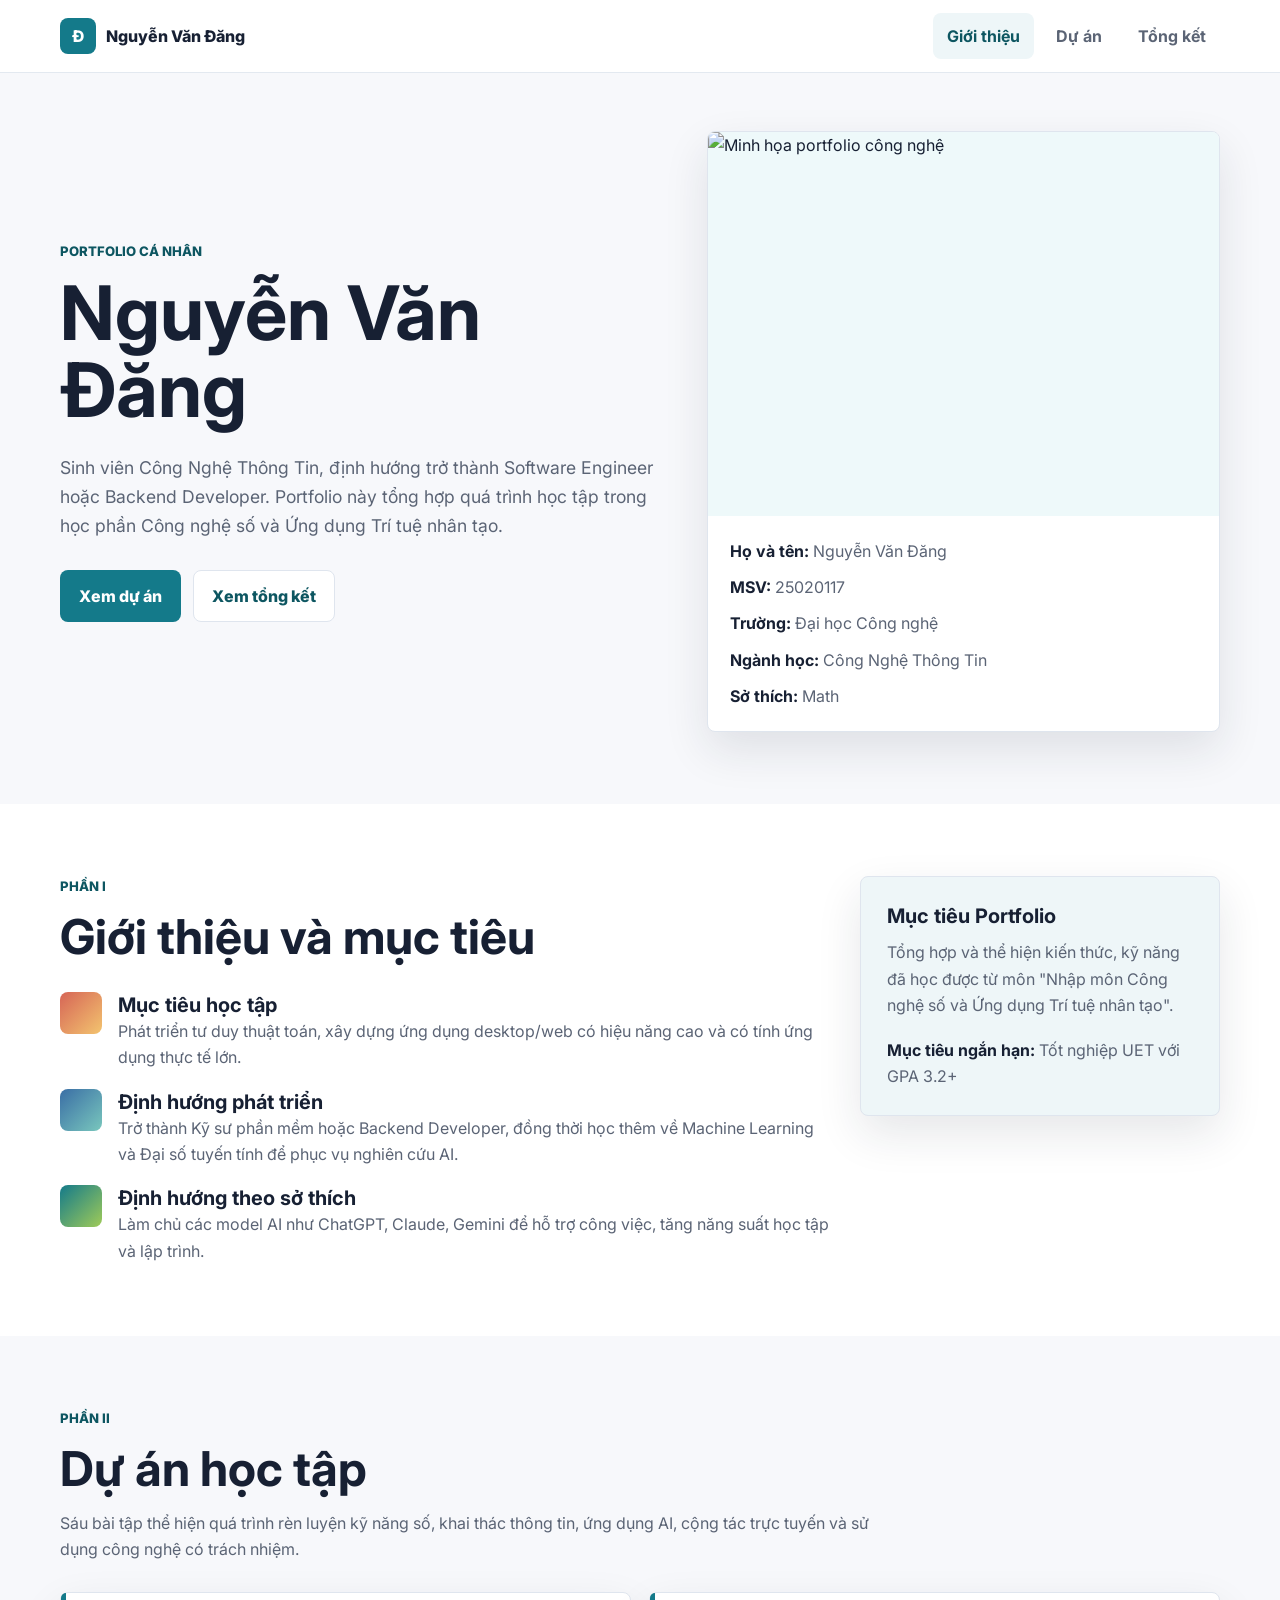
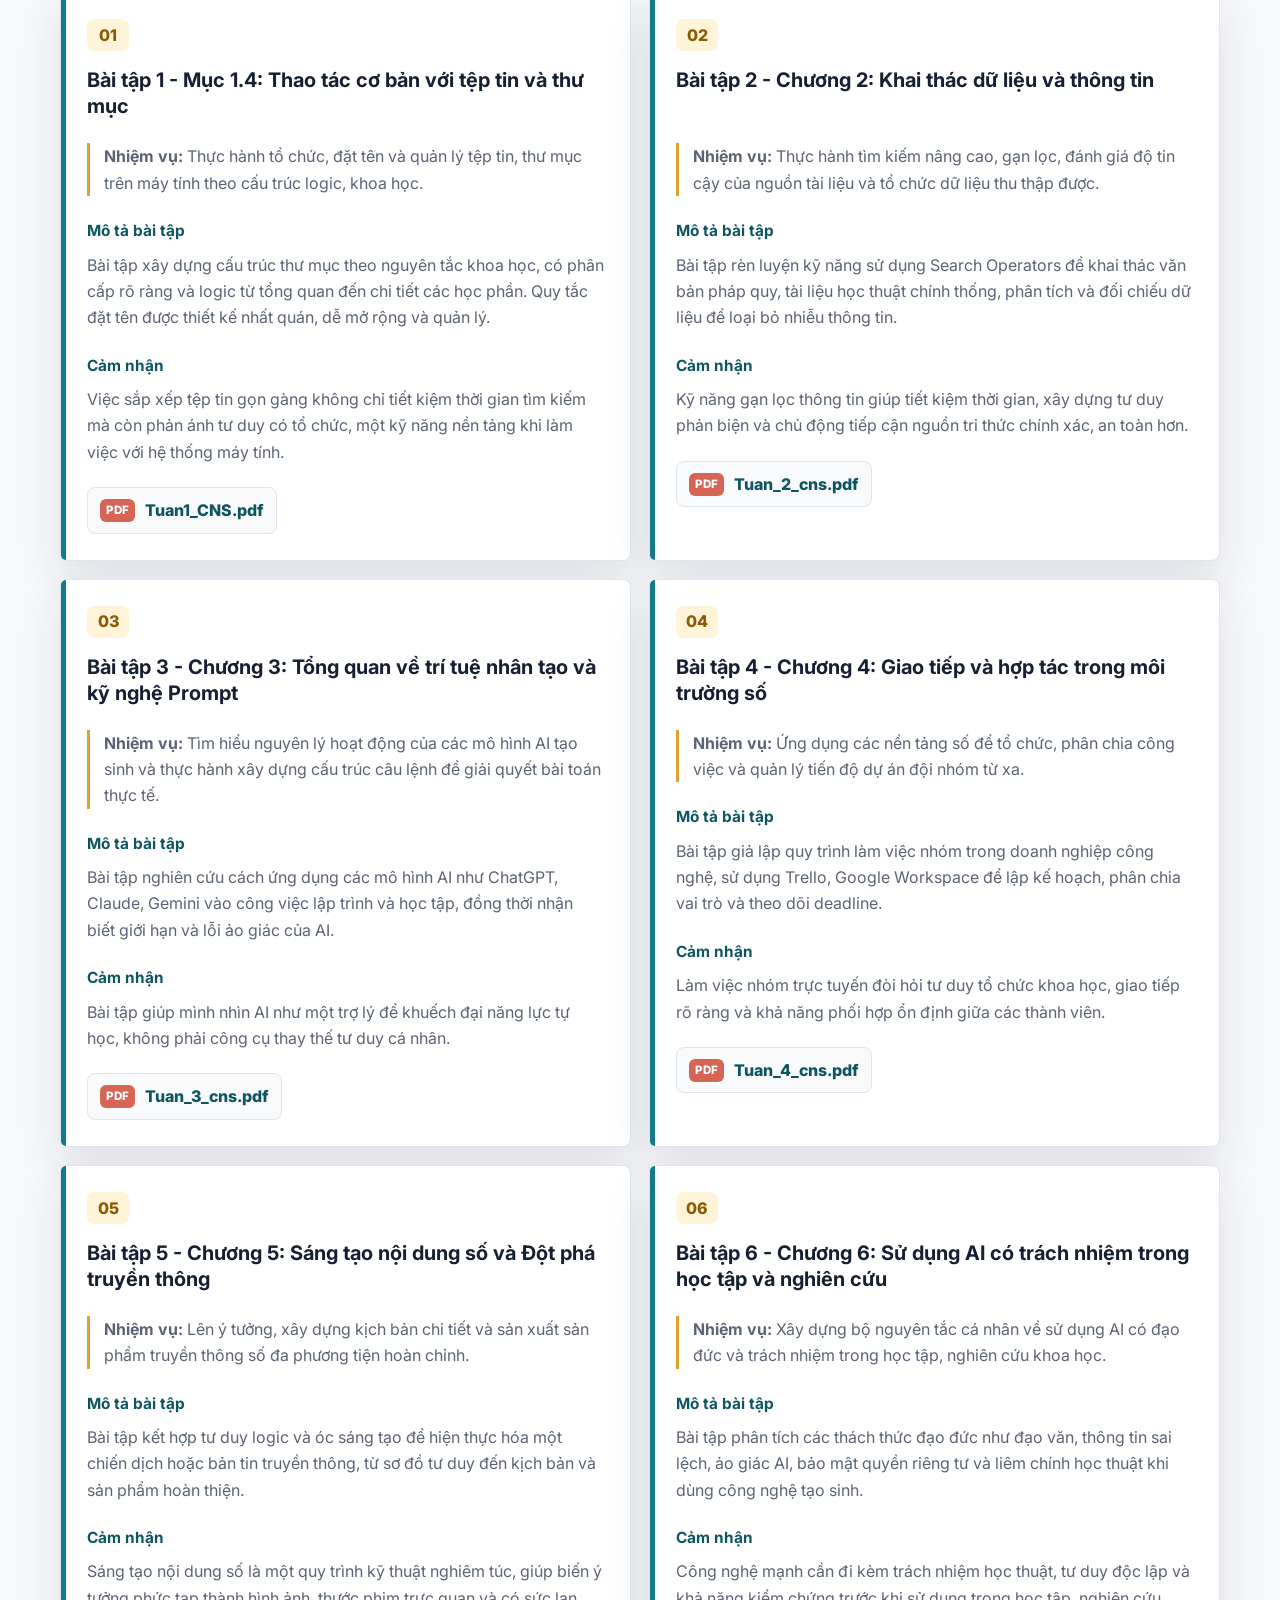
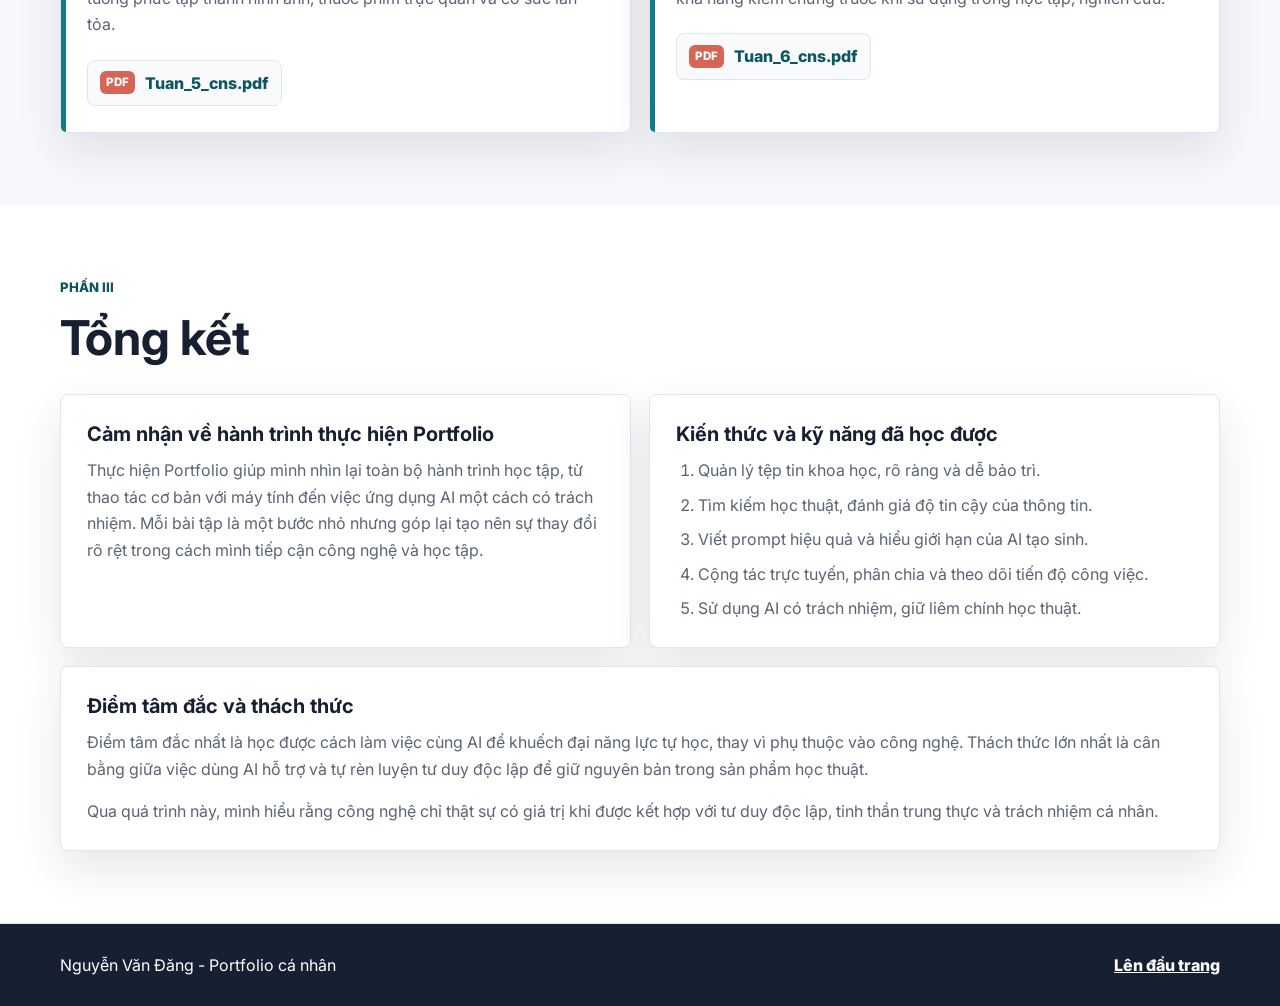
==== index.html @ 07716998 "Add files via upload" ====
﻿<!doctype html>
<html lang="vi">
  <head>
    <meta charset="UTF-8" />
    <meta name="viewport" content="width=device-width, initial-scale=1.0" />
    <meta name="description" content="Portfolio cá nhân của Nguyễn Văn Đăng, sinh viên Công Nghệ Thông Tin." />
    <title>Nguyễn Văn Đăng | Portfolio cá nhân</title>
    <link rel="preconnect" href="https://fonts.googleapis.com" />
    <link rel="preconnect" href="https://fonts.gstatic.com" crossorigin />
    <link href="https://fonts.googleapis.com/css2?family=Inter:wght@400;500;600;700;800&display=swap" rel="stylesheet" />
    <link rel="stylesheet" href="style.css" />
  </head>
  <body>
    <header class="site-header" id="top">
      <nav class="nav" aria-label="Điều hướng chính">
        <a class="brand" href="#top" aria-label="Về đầu trang">
          <span class="brand-mark">Đ</span>
          <span>Nguyễn Văn Đăng</span>
        </a>
        <button class="nav-toggle" type="button" aria-label="Mở menu" aria-expanded="false">
          <span></span><span></span><span></span>
        </button>
        <div class="nav-links">
          <a href="#gioi-thieu">Giới thiệu</a>
          <a href="#du-an">Dự án</a>
          <a href="#tong-ket">Tổng kết</a>
        </div>
      </nav>
    </header>

    <main>
      <section class="hero section-band" id="gioi-thieu">
        <div class="section-inner hero-grid">
          <div class="hero-copy">
            <p class="eyebrow">Portfolio cá nhân</p>
            <h1>Nguyễn Văn Đăng</h1>
            <p class="hero-lead">Sinh viên Công Nghệ Thông Tin, định hướng trở thành Software Engineer hoặc Backend Developer. Portfolio này tổng hợp quá trình học tập trong học phần Công nghệ số và Ứng dụng Trí tuệ nhân tạo.</p>
            <div class="hero-actions">
              <a class="button primary" href="#du-an">Xem dự án</a>
              <a class="button secondary" href="#tong-ket">Xem tổng kết</a>
            </div>
          </div>
          <div class="profile-panel" aria-label="Thông tin cá nhân">
            <img src="assets/images/profile-visual.png" alt="Minh họa portfolio công nghệ" />
            <div class="profile-details">
              <p><strong>Họ và tên:</strong> Nguyễn Văn Đăng</p>
              <p><strong>MSV:</strong> 25020117</p>
              <p><strong>Trường:</strong> Đại học Công nghệ</p>
              <p><strong>Ngành học:</strong> Công Nghệ Thông Tin</p>
              <p><strong>Sở thích:</strong> Math</p>
            </div>
          </div>
        </div>
      </section>

      <section class="section-band light" aria-labelledby="muc-tieu-title">
        <div class="section-inner two-column">
          <article class="info-block">
            <p class="section-kicker">Phần I</p>
            <h2 id="muc-tieu-title">Giới thiệu và mục tiêu</h2>
            <div class="content-list">
              <div><span class="item-icon target"></span><div><h3>Mục tiêu học tập</h3><p>Phát triển tư duy thuật toán, xây dựng ứng dụng desktop/web có hiệu năng cao và có tính ứng dụng thực tế lớn.</p></div></div>
              <div><span class="item-icon compass"></span><div><h3>Định hướng phát triển</h3><p>Trở thành Kỹ sư phần mềm hoặc Backend Developer, đồng thời học thêm về Machine Learning và Đại số tuyến tính để phục vụ nghiên cứu AI.</p></div></div>
              <div><span class="item-icon ai"></span><div><h3>Định hướng theo sở thích</h3><p>Làm chủ các model AI như ChatGPT, Claude, Gemini để hỗ trợ công việc, tăng năng suất học tập và lập trình.</p></div></div>
            </div>
          </article>
          <aside class="goal-box">
            <h3>Mục tiêu Portfolio</h3>
            <p>Tổng hợp và thể hiện kiến thức, kỹ năng đã học được từ môn "Nhập môn Công nghệ số và Ứng dụng Trí tuệ nhân tạo".</p>
            <p class="short-goal"><strong>Mục tiêu ngắn hạn:</strong> Tốt nghiệp UET với GPA 3.2+</p>
          </aside>
        </div>
      </section>

      <section class="section-band" id="du-an">
        <div class="section-inner">
          <div class="section-heading">
            <p class="section-kicker">Phần II</p>
            <h2>Dự án học tập</h2>
            <p>Sáu bài tập thể hiện quá trình rèn luyện kỹ năng số, khai thác thông tin, ứng dụng AI, cộng tác trực tuyến và sử dụng công nghệ có trách nhiệm.</p>
          </div>

          <div class="project-grid">
            <article class="project-card"><span class="project-number">01</span><h3>Bài tập 1 - Mục 1.4: Thao tác cơ bản với tệp tin và thư mục</h3><p class="task"><strong>Nhiệm vụ:</strong> Thực hành tổ chức, đặt tên và quản lý tệp tin, thư mục trên máy tính theo cấu trúc logic, khoa học.</p><h4>Mô tả bài tập</h4><p>Bài tập xây dựng cấu trúc thư mục theo nguyên tắc khoa học, có phân cấp rõ ràng và logic từ tổng quan đến chi tiết các học phần. Quy tắc đặt tên được thiết kế nhất quán, dễ mở rộng và quản lý.</p><h4>Cảm nhận</h4><p>Việc sắp xếp tệp tin gọn gàng không chỉ tiết kiệm thời gian tìm kiếm mà còn phản ánh tư duy có tổ chức, một kỹ năng nền tảng khi làm việc với hệ thống máy tính.</p><a class="file-link" href="assets/files/Tuan1_CNS.pdf" target="_blank" rel="noopener">Tuan1_CNS.pdf</a></article>
            <article class="project-card"><span class="project-number">02</span><h3>Bài tập 2 - Chương 2: Khai thác dữ liệu và thông tin</h3><p class="task"><strong>Nhiệm vụ:</strong> Thực hành tìm kiếm nâng cao, gạn lọc, đánh giá độ tin cậy của nguồn tài liệu và tổ chức dữ liệu thu thập được.</p><h4>Mô tả bài tập</h4><p>Bài tập rèn luyện kỹ năng sử dụng Search Operators để khai thác văn bản pháp quy, tài liệu học thuật chính thống, phân tích và đối chiếu dữ liệu để loại bỏ nhiễu thông tin.</p><h4>Cảm nhận</h4><p>Kỹ năng gạn lọc thông tin giúp tiết kiệm thời gian, xây dựng tư duy phản biện và chủ động tiếp cận nguồn tri thức chính xác, an toàn hơn.</p><a class="file-link" href="assets/files/Tuan_2_cns.pdf" target="_blank" rel="noopener">Tuan_2_cns.pdf</a></article>
            <article class="project-card"><span class="project-number">03</span><h3>Bài tập 3 - Chương 3: Tổng quan về trí tuệ nhân tạo và kỹ nghệ Prompt</h3><p class="task"><strong>Nhiệm vụ:</strong> Tìm hiểu nguyên lý hoạt động của các mô hình AI tạo sinh và thực hành xây dựng cấu trúc câu lệnh để giải quyết bài toán thực tế.</p><h4>Mô tả bài tập</h4><p>Bài tập nghiên cứu cách ứng dụng các mô hình AI như ChatGPT, Claude, Gemini vào công việc lập trình và học tập, đồng thời nhận biết giới hạn và lỗi ảo giác của AI.</p><h4>Cảm nhận</h4><p>Bài tập giúp mình nhìn AI như một trợ lý để khuếch đại năng lực tự học, không phải công cụ thay thế tư duy cá nhân.</p><a class="file-link" href="assets/files/Tuan_3_cns.pdf" target="_blank" rel="noopener">Tuan_3_cns.pdf</a></article>
            <article class="project-card"><span class="project-number">04</span><h3>Bài tập 4 - Chương 4: Giao tiếp và hợp tác trong môi trường số</h3><p class="task"><strong>Nhiệm vụ:</strong> Ứng dụng các nền tảng số để tổ chức, phân chia công việc và quản lý tiến độ dự án đội nhóm từ xa.</p><h4>Mô tả bài tập</h4><p>Bài tập giả lập quy trình làm việc nhóm trong doanh nghiệp công nghệ, sử dụng Trello, Google Workspace để lập kế hoạch, phân chia vai trò và theo dõi deadline.</p><h4>Cảm nhận</h4><p>Làm việc nhóm trực tuyến đòi hỏi tư duy tổ chức khoa học, giao tiếp rõ ràng và khả năng phối hợp ổn định giữa các thành viên.</p><a class="file-link" href="assets/files/Tuan_4_cns.pdf" target="_blank" rel="noopener">Tuan_4_cns.pdf</a></article>
            <article class="project-card"><span class="project-number">05</span><h3>Bài tập 5 - Chương 5: Sáng tạo nội dung số và Đột phá truyền thông</h3><p class="task"><strong>Nhiệm vụ:</strong> Lên ý tưởng, xây dựng kịch bản chi tiết và sản xuất sản phẩm truyền thông số đa phương tiện hoàn chỉnh.</p><h4>Mô tả bài tập</h4><p>Bài tập kết hợp tư duy logic và óc sáng tạo để hiện thực hóa một chiến dịch hoặc bản tin truyền thông, từ sơ đồ tư duy đến kịch bản và sản phẩm hoàn thiện.</p><h4>Cảm nhận</h4><p>Sáng tạo nội dung số là một quy trình kỹ thuật nghiêm túc, giúp biến ý tưởng phức tạp thành hình ảnh, thước phim trực quan và có sức lan tỏa.</p><a class="file-link" href="assets/files/Tuan_5_cns.pdf" target="_blank" rel="noopener">Tuan_5_cns.pdf</a></article>
            <article class="project-card"><span class="project-number">06</span><h3>Bài tập 6 - Chương 6: Sử dụng AI có trách nhiệm trong học tập và nghiên cứu</h3><p class="task"><strong>Nhiệm vụ:</strong> Xây dựng bộ nguyên tắc cá nhân về sử dụng AI có đạo đức và trách nhiệm trong học tập, nghiên cứu khoa học.</p><h4>Mô tả bài tập</h4><p>Bài tập phân tích các thách thức đạo đức như đạo văn, thông tin sai lệch, ảo giác AI, bảo mật quyền riêng tư và liêm chính học thuật khi dùng công nghệ tạo sinh.</p><h4>Cảm nhận</h4><p>Công nghệ mạnh cần đi kèm trách nhiệm học thuật, tư duy độc lập và khả năng kiểm chứng trước khi sử dụng trong học tập, nghiên cứu.</p><a class="file-link" href="assets/files/Tuan_6_cns.pdf" target="_blank" rel="noopener">Tuan_6_cns.pdf</a></article>
          </div>
        </div>
      </section>

      <section class="section-band light" id="tong-ket">
        <div class="section-inner">
          <div class="section-heading"><p class="section-kicker">Phần III</p><h2>Tổng kết</h2></div>
          <div class="summary-grid">
            <article class="summary-block"><h3>Cảm nhận về hành trình thực hiện Portfolio</h3><p>Thực hiện Portfolio giúp mình nhìn lại toàn bộ hành trình học tập, từ thao tác cơ bản với máy tính đến việc ứng dụng AI một cách có trách nhiệm. Mỗi bài tập là một bước nhỏ nhưng góp lại tạo nên sự thay đổi rõ rệt trong cách mình tiếp cận công nghệ và học tập.</p></article>
            <article class="summary-block"><h3>Kiến thức và kỹ năng đã học được</h3><ol><li>Quản lý tệp tin khoa học, rõ ràng và dễ bảo trì.</li><li>Tìm kiếm học thuật, đánh giá độ tin cậy của thông tin.</li><li>Viết prompt hiệu quả và hiểu giới hạn của AI tạo sinh.</li><li>Cộng tác trực tuyến, phân chia và theo dõi tiến độ công việc.</li><li>Sử dụng AI có trách nhiệm, giữ liêm chính học thuật.</li></ol></article>
            <article class="summary-block wide"><h3>Điểm tâm đắc và thách thức</h3><p>Điểm tâm đắc nhất là học được cách làm việc cùng AI để khuếch đại năng lực tự học, thay vì phụ thuộc vào công nghệ. Thách thức lớn nhất là cân bằng giữa việc dùng AI hỗ trợ và tự rèn luyện tư duy độc lập để giữ nguyên bản trong sản phẩm học thuật.</p><p>Qua quá trình này, mình hiểu rằng công nghệ chỉ thật sự có giá trị khi được kết hợp với tư duy độc lập, tinh thần trung thực và trách nhiệm cá nhân.</p></article>
          </div>
        </div>
      </section>
    </main>

    <footer class="footer"><div class="section-inner footer-inner"><p>Nguyễn Văn Đăng - Portfolio cá nhân</p><a href="#top">Lên đầu trang</a></div></footer>
    <script src="script.js"></script>
  </body>
</html>
---- style.css ----
﻿:root {
  --bg: #f7f8fb;
  --surface: #ffffff;
  --surface-strong: #eef6f8;
  --text: #172033;
  --muted: #5b6475;
  --line: #dfe5ee;
  --primary: #147a8a;
  --primary-dark: #0d5661;
  --accent: #e0a22f;
  --coral: #d66556;
  --blue: #3a6ea5;
  --shadow: 0 18px 45px rgba(23, 32, 51, 0.11);
  --radius: 8px;
}

* { box-sizing: border-box; }
html { scroll-behavior: smooth; }
body {
  margin: 0;
  background: var(--bg);
  color: var(--text);
  font-family: "Inter", Arial, sans-serif;
  font-size: 16px;
  line-height: 1.65;
  overflow-x: hidden;
}
img { display: block; max-width: 100%; }
a { color: inherit; }
.site-header {
  position: sticky;
  top: 0;
  z-index: 20;
  border-bottom: 1px solid rgba(223, 229, 238, 0.85);
  background: rgba(255, 255, 255, 0.92);
  backdrop-filter: blur(14px);
}
.nav {
  display: flex;
  align-items: center;
  justify-content: space-between;
  width: calc(100% - 32px);
  max-width: 1160px;
  min-height: 72px;
  margin: 0 auto;
  gap: 20px;
}
.brand {
  display: inline-flex;
  align-items: center;
  gap: 10px;
  color: var(--text);
  font-weight: 800;
  text-decoration: none;
}
.brand-mark {
  display: grid;
  width: 36px;
  height: 36px;
  place-items: center;
  border-radius: var(--radius);
  background: var(--primary);
  color: white;
}
.nav-links { display: flex; align-items: center; gap: 8px; }
.nav-links a {
  border-radius: var(--radius);
  color: var(--muted);
  font-weight: 700;
  padding: 10px 14px;
  text-decoration: none;
}
.nav-links a:hover,
.nav-links a.active { background: var(--surface-strong); color: var(--primary-dark); }
.nav-toggle {
  display: none;
  width: 42px;
  height: 42px;
  border: 1px solid var(--line);
  border-radius: var(--radius);
  background: var(--surface);
  cursor: pointer;
}
.nav-toggle span {
  display: block;
  width: 18px;
  height: 2px;
  margin: 4px auto;
  background: var(--text);
}
.section-band { width: 100%; padding: 72px 0; }
.section-band.light { background: var(--surface); }
.section-inner { width: calc(100% - 32px); max-width: 1160px; margin: 0 auto; }
.hero { padding-top: 58px; }
.hero-grid {
  display: grid;
  grid-template-columns: minmax(0, 1.08fr) minmax(340px, 0.92fr);
  align-items: center;
  gap: 44px;
}

.hero-copy,
.profile-panel,
.goal-box,
.project-card,
.summary-block {
  min-width: 0;
}
.eyebrow,
.section-kicker {
  margin: 0 0 12px;
  color: var(--primary-dark);
  font-size: 0.82rem;
  font-weight: 800;
  letter-spacing: 0;
  text-transform: uppercase;
}
h1, h2, h3, h4, p { overflow-wrap: anywhere; }
h1 {
  max-width: 780px;
  margin: 0;
  color: var(--text);
  font-size: clamp(2.4rem, 6vw, 4.7rem);
  line-height: 1.02;
  letter-spacing: 0;
}
h2 {
  margin: 0;
  font-size: clamp(2rem, 4vw, 3rem);
  line-height: 1.12;
  letter-spacing: 0;
}
h3 { margin: 0 0 10px; font-size: 1.25rem; line-height: 1.3; }
h4 { margin: 22px 0 8px; color: var(--primary-dark); font-size: 0.96rem; }
.hero-lead {
  max-width: 720px;
  margin: 24px 0 0;
  color: var(--muted);
  font-size: 1.1rem;
}
.hero-actions { display: flex; flex-wrap: wrap; gap: 12px; margin-top: 30px; }
.button {
  display: inline-flex;
  align-items: center;
  justify-content: center;
  min-height: 46px;
  border: 1px solid transparent;
  border-radius: var(--radius);
  font-weight: 800;
  padding: 12px 18px;
  text-decoration: none;
}
.button.primary { background: var(--primary); color: white; }
.button.secondary { border-color: var(--line); background: var(--surface); color: var(--primary-dark); }
.profile-panel,
.goal-box,
.project-card,
.summary-block {
  border: 1px solid var(--line);
  border-radius: var(--radius);
  background: var(--surface);
  box-shadow: var(--shadow);
}
.profile-panel { overflow: hidden; }
.profile-panel img { width: 100%; aspect-ratio: 4 / 3; object-fit: contain; background: #eef9fa; }
.profile-details { padding: 22px; }
.profile-details p { margin: 0; color: var(--muted); }
.profile-details p + p { margin-top: 10px; }
.profile-details strong { color: var(--text); }
.two-column {
  display: grid;
  grid-template-columns: minmax(0, 1fr) 360px;
  gap: 28px;
  align-items: start;
}
.info-block { min-width: 0; }
.content-list { display: grid; gap: 18px; margin-top: 28px; }
.content-list > div {
  display: grid;
  grid-template-columns: 42px minmax(0, 1fr);
  gap: 16px;
  align-items: start;
}
.item-icon { display: block; width: 42px; height: 42px; border-radius: var(--radius); }
.item-icon.target { background: linear-gradient(135deg, var(--coral), #f3c46f); }
.item-icon.compass { background: linear-gradient(135deg, var(--blue), #79c7bd); }
.item-icon.ai { background: linear-gradient(135deg, var(--primary), #9fcb58); }
.content-list h3,
.content-list p { margin: 0; }
.content-list p { color: var(--muted); }
.goal-box { padding: 26px; background: var(--surface-strong); }
.goal-box p { margin: 0; color: var(--muted); }
.goal-box p + p { margin-top: 18px; }
.short-goal strong { color: var(--text); }
.section-heading { max-width: 820px; margin-bottom: 30px; }
.section-heading p:last-child { color: var(--muted); margin: 14px 0 0; }
.project-grid { display: grid; grid-template-columns: repeat(2, minmax(0, 1fr)); gap: 18px; }
.project-card { position: relative; min-width: 0; padding: 26px; }
.project-card::before {
  content: "";
  position: absolute;
  inset: 0 auto 0 0;
  width: 5px;
  border-radius: var(--radius) 0 0 var(--radius);
  background: var(--primary);
}
.project-number {
  display: inline-flex;
  align-items: center;
  justify-content: center;
  width: 42px;
  height: 32px;
  margin-bottom: 16px;
  border-radius: var(--radius);
  background: #fff3d8;
  color: #8a5b00;
  font-weight: 800;
}
.project-card h3 { min-height: 66px; }
.project-card p { margin: 0; color: var(--muted); }
.task { border-left: 3px solid var(--accent); padding-left: 14px; }
.file-link {
  display: inline-flex;
  align-items: center;
  min-height: 42px;
  margin-top: 22px;
  border: 1px solid var(--line);
  border-radius: var(--radius);
  background: #f9fafc;
  color: var(--primary-dark);
  font-weight: 800;
  padding: 9px 12px;
  text-decoration: none;
}
.file-link::before {
  content: "PDF";
  margin-right: 10px;
  border-radius: 6px;
  background: var(--coral);
  color: white;
  font-size: 0.72rem;
  font-weight: 800;
  padding: 2px 6px;
}
.file-link:hover { border-color: var(--primary); background: var(--surface-strong); }
.summary-grid { display: grid; grid-template-columns: repeat(2, minmax(0, 1fr)); gap: 18px; }
.summary-block { padding: 26px; }
.summary-block p,
.summary-block li { color: var(--muted); }
.summary-block p { margin: 0; }
.summary-block p + p { margin-top: 16px; }
.summary-block ol { margin: 0; padding-left: 22px; }
.summary-block li + li { margin-top: 8px; }
.summary-block.wide { grid-column: 1 / -1; }
.footer { border-top: 1px solid var(--line); background: #172033; color: white; }
.footer-inner {
  display: flex;
  align-items: center;
  justify-content: space-between;
  min-height: 82px;
  gap: 18px;
}
.footer p { margin: 0; }
.footer a { color: white; font-weight: 800; }
@media (max-width: 880px) {
  .nav-toggle { display: block; }
  .nav-links {
    position: absolute;
    top: 72px;
    right: 16px;
    left: 16px;
    display: none;
    flex-direction: column;
    align-items: stretch;
    border: 1px solid var(--line);
    border-radius: var(--radius);
    background: var(--surface);
    padding: 8px;
    box-shadow: var(--shadow);
  }
  .nav-links.open { display: flex; }
  .nav-links a { padding: 12px 14px; }
  .hero-grid,
  .two-column,
  .project-grid,
  .summary-grid { grid-template-columns: 1fr; }
  .project-card h3 { min-height: auto; }
}
@media (max-width: 560px) {
  .section-band { padding: 48px 0; }
  .nav,
  .section-inner { width: calc(100% - 24px); max-width: 1160px; }
  .brand span:last-child { max-width: 190px; white-space: nowrap; overflow: hidden; text-overflow: ellipsis; }
  h1 { font-size: 2.25rem; }
  .hero-actions,
  .footer-inner { align-items: stretch; flex-direction: column; }
  .button { width: 100%; }
  .content-list > div { grid-template-columns: 34px minmax(0, 1fr); }
  .item-icon { width: 34px; height: 34px; }
  .project-card,
  .summary-block,
  .goal-box,
  .profile-details { padding: 20px; }
}
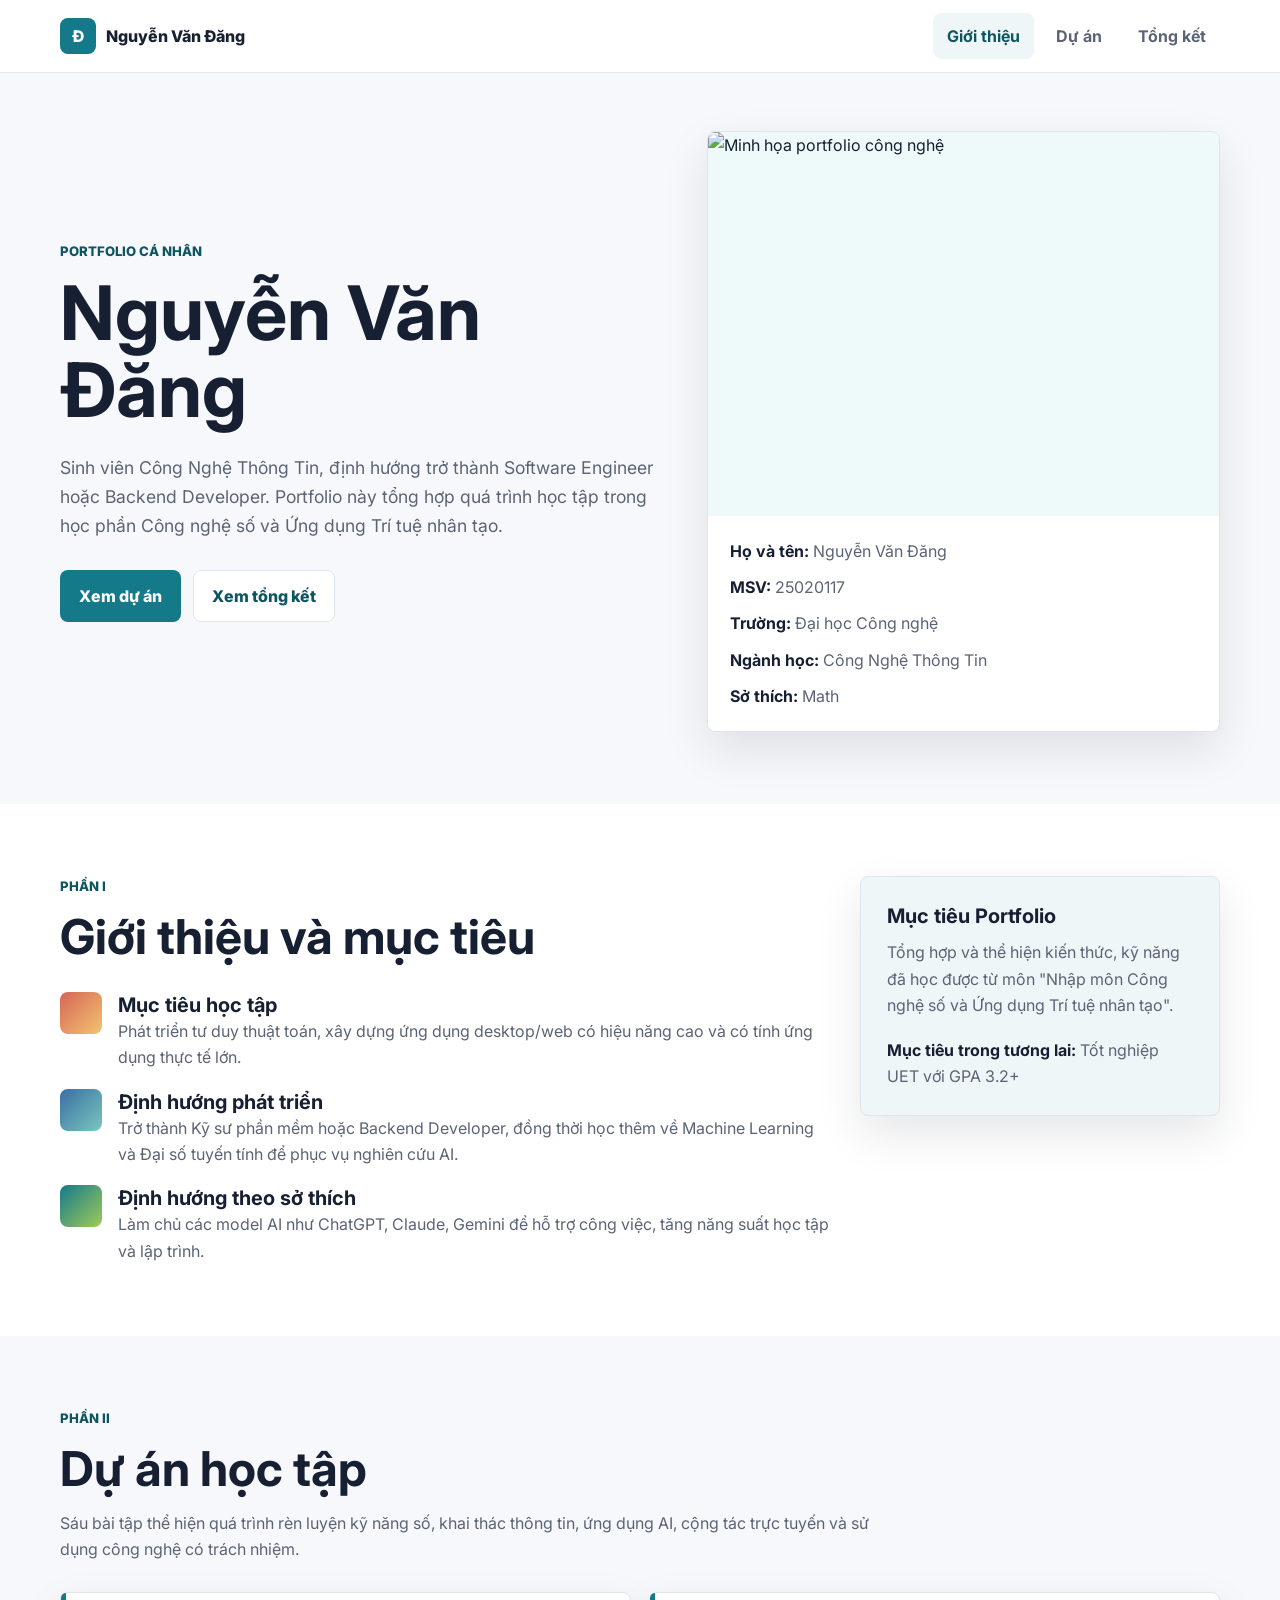
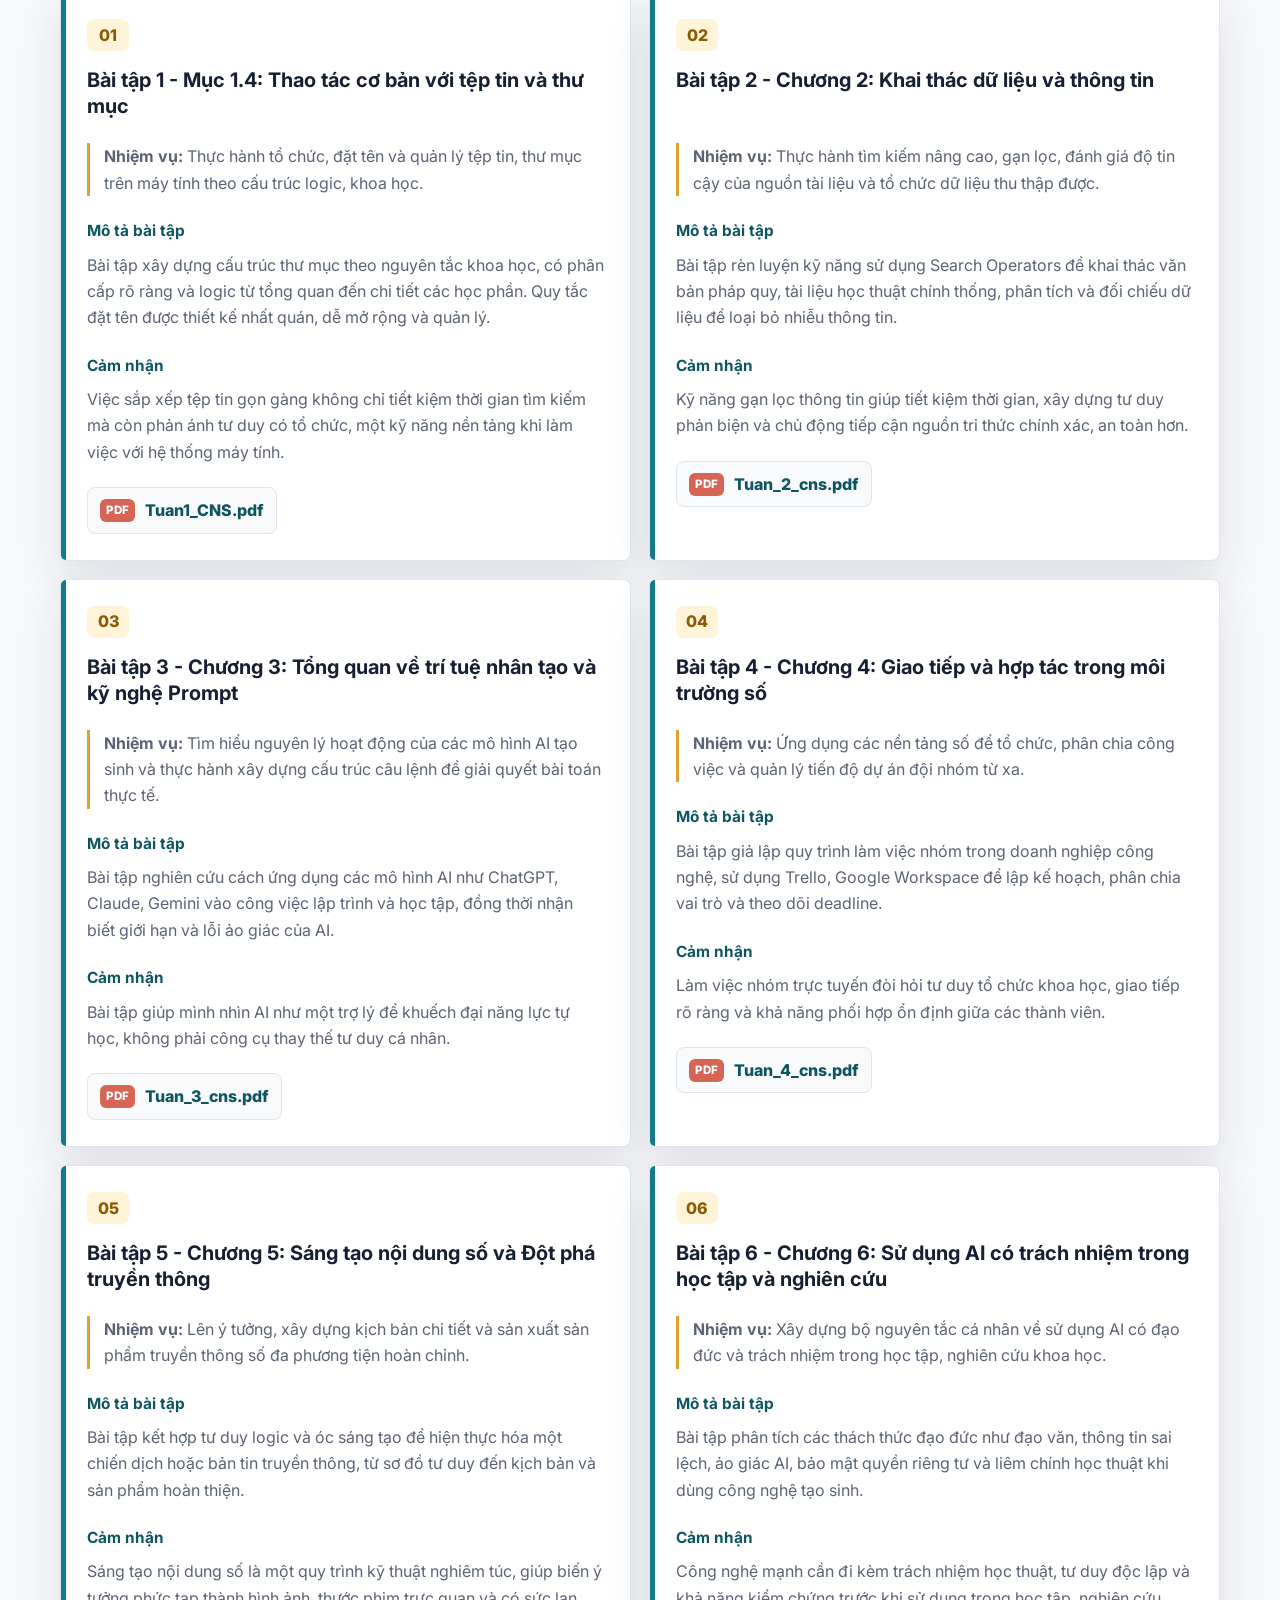
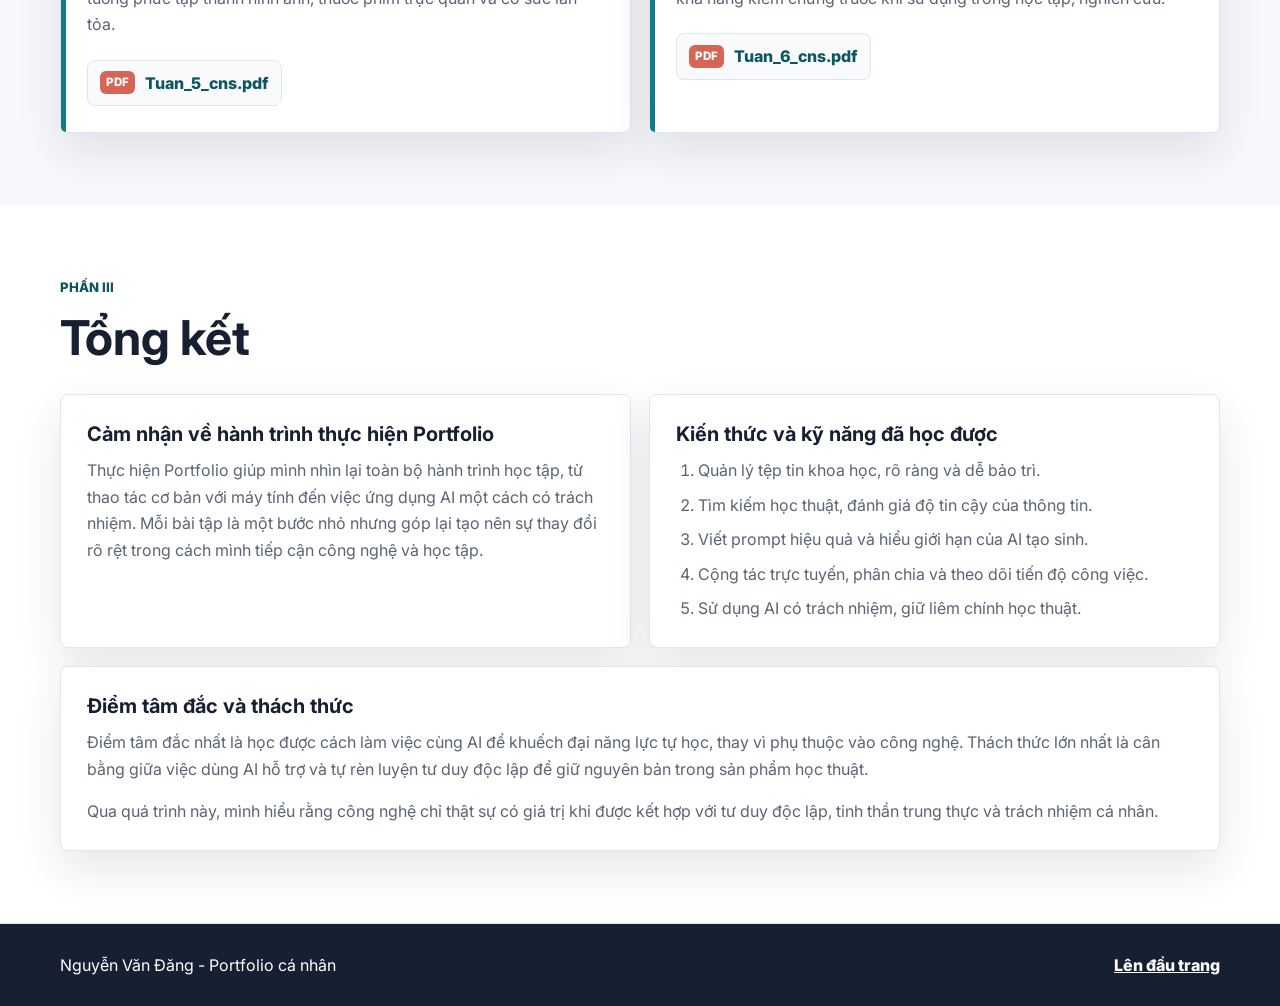
==== commit 692a54d6: "Fix HTML formatting and update content" ====
--- a/index.html
+++ b/index.html
@@ -1,109 +1,110 @@
-﻿<!doctype html>
-<html lang="vi">
-  <head>
-    <meta charset="UTF-8" />
-    <meta name="viewport" content="width=device-width, initial-scale=1.0" />
-    <meta name="description" content="Portfolio cá nhân của Nguyễn Văn Đăng, sinh viên Công Nghệ Thông Tin." />
-    <title>Nguyễn Văn Đăng | Portfolio cá nhân</title>
-    <link rel="preconnect" href="https://fonts.googleapis.com" />
-    <link rel="preconnect" href="https://fonts.gstatic.com" crossorigin />
-    <link href="https://fonts.googleapis.com/css2?family=Inter:wght@400;500;600;700;800&display=swap" rel="stylesheet" />
-    <link rel="stylesheet" href="style.css" />
-  </head>
-  <body>
-    <header class="site-header" id="top">
-      <nav class="nav" aria-label="Điều hướng chính">
-        <a class="brand" href="#top" aria-label="Về đầu trang">
-          <span class="brand-mark">Đ</span>
-          <span>Nguyễn Văn Đăng</span>
-        </a>
-        <button class="nav-toggle" type="button" aria-label="Mở menu" aria-expanded="false">
-          <span></span><span></span><span></span>
-        </button>
-        <div class="nav-links">
-          <a href="#gioi-thieu">Giới thiệu</a>
-          <a href="#du-an">Dự án</a>
-          <a href="#tong-ket">Tổng kết</a>
-        </div>
-      </nav>
-    </header>
-
-    <main>
-      <section class="hero section-band" id="gioi-thieu">
-        <div class="section-inner hero-grid">
-          <div class="hero-copy">
-            <p class="eyebrow">Portfolio cá nhân</p>
-            <h1>Nguyễn Văn Đăng</h1>
-            <p class="hero-lead">Sinh viên Công Nghệ Thông Tin, định hướng trở thành Software Engineer hoặc Backend Developer. Portfolio này tổng hợp quá trình học tập trong học phần Công nghệ số và Ứng dụng Trí tuệ nhân tạo.</p>
-            <div class="hero-actions">
-              <a class="button primary" href="#du-an">Xem dự án</a>
-              <a class="button secondary" href="#tong-ket">Xem tổng kết</a>
-            </div>
-          </div>
-          <div class="profile-panel" aria-label="Thông tin cá nhân">
-            <img src="assets/images/profile-visual.png" alt="Minh họa portfolio công nghệ" />
-            <div class="profile-details">
-              <p><strong>Họ và tên:</strong> Nguyễn Văn Đăng</p>
-              <p><strong>MSV:</strong> 25020117</p>
-              <p><strong>Trường:</strong> Đại học Công nghệ</p>
-              <p><strong>Ngành học:</strong> Công Nghệ Thông Tin</p>
-              <p><strong>Sở thích:</strong> Math</p>
-            </div>
-          </div>
-        </div>
-      </section>
-
-      <section class="section-band light" aria-labelledby="muc-tieu-title">
-        <div class="section-inner two-column">
-          <article class="info-block">
-            <p class="section-kicker">Phần I</p>
-            <h2 id="muc-tieu-title">Giới thiệu và mục tiêu</h2>
-            <div class="content-list">
-              <div><span class="item-icon target"></span><div><h3>Mục tiêu học tập</h3><p>Phát triển tư duy thuật toán, xây dựng ứng dụng desktop/web có hiệu năng cao và có tính ứng dụng thực tế lớn.</p></div></div>
-              <div><span class="item-icon compass"></span><div><h3>Định hướng phát triển</h3><p>Trở thành Kỹ sư phần mềm hoặc Backend Developer, đồng thời học thêm về Machine Learning và Đại số tuyến tính để phục vụ nghiên cứu AI.</p></div></div>
-              <div><span class="item-icon ai"></span><div><h3>Định hướng theo sở thích</h3><p>Làm chủ các model AI như ChatGPT, Claude, Gemini để hỗ trợ công việc, tăng năng suất học tập và lập trình.</p></div></div>
-            </div>
-          </article>
-          <aside class="goal-box">
-            <h3>Mục tiêu Portfolio</h3>
-            <p>Tổng hợp và thể hiện kiến thức, kỹ năng đã học được từ môn "Nhập môn Công nghệ số và Ứng dụng Trí tuệ nhân tạo".</p>
-            <p class="short-goal"><strong>Mục tiêu ngắn hạn:</strong> Tốt nghiệp UET với GPA 3.2+</p>
-          </aside>
-        </div>
-      </section>
-
-      <section class="section-band" id="du-an">
-        <div class="section-inner">
-          <div class="section-heading">
-            <p class="section-kicker">Phần II</p>
-            <h2>Dự án học tập</h2>
-            <p>Sáu bài tập thể hiện quá trình rèn luyện kỹ năng số, khai thác thông tin, ứng dụng AI, cộng tác trực tuyến và sử dụng công nghệ có trách nhiệm.</p>
-          </div>
-
-          <div class="project-grid">
-            <article class="project-card"><span class="project-number">01</span><h3>Bài tập 1 - Mục 1.4: Thao tác cơ bản với tệp tin và thư mục</h3><p class="task"><strong>Nhiệm vụ:</strong> Thực hành tổ chức, đặt tên và quản lý tệp tin, thư mục trên máy tính theo cấu trúc logic, khoa học.</p><h4>Mô tả bài tập</h4><p>Bài tập xây dựng cấu trúc thư mục theo nguyên tắc khoa học, có phân cấp rõ ràng và logic từ tổng quan đến chi tiết các học phần. Quy tắc đặt tên được thiết kế nhất quán, dễ mở rộng và quản lý.</p><h4>Cảm nhận</h4><p>Việc sắp xếp tệp tin gọn gàng không chỉ tiết kiệm thời gian tìm kiếm mà còn phản ánh tư duy có tổ chức, một kỹ năng nền tảng khi làm việc với hệ thống máy tính.</p><a class="file-link" href="assets/files/Tuan1_CNS.pdf" target="_blank" rel="noopener">Tuan1_CNS.pdf</a></article>
-            <article class="project-card"><span class="project-number">02</span><h3>Bài tập 2 - Chương 2: Khai thác dữ liệu và thông tin</h3><p class="task"><strong>Nhiệm vụ:</strong> Thực hành tìm kiếm nâng cao, gạn lọc, đánh giá độ tin cậy của nguồn tài liệu và tổ chức dữ liệu thu thập được.</p><h4>Mô tả bài tập</h4><p>Bài tập rèn luyện kỹ năng sử dụng Search Operators để khai thác văn bản pháp quy, tài liệu học thuật chính thống, phân tích và đối chiếu dữ liệu để loại bỏ nhiễu thông tin.</p><h4>Cảm nhận</h4><p>Kỹ năng gạn lọc thông tin giúp tiết kiệm thời gian, xây dựng tư duy phản biện và chủ động tiếp cận nguồn tri thức chính xác, an toàn hơn.</p><a class="file-link" href="assets/files/Tuan_2_cns.pdf" target="_blank" rel="noopener">Tuan_2_cns.pdf</a></article>
-            <article class="project-card"><span class="project-number">03</span><h3>Bài tập 3 - Chương 3: Tổng quan về trí tuệ nhân tạo và kỹ nghệ Prompt</h3><p class="task"><strong>Nhiệm vụ:</strong> Tìm hiểu nguyên lý hoạt động của các mô hình AI tạo sinh và thực hành xây dựng cấu trúc câu lệnh để giải quyết bài toán thực tế.</p><h4>Mô tả bài tập</h4><p>Bài tập nghiên cứu cách ứng dụng các mô hình AI như ChatGPT, Claude, Gemini vào công việc lập trình và học tập, đồng thời nhận biết giới hạn và lỗi ảo giác của AI.</p><h4>Cảm nhận</h4><p>Bài tập giúp mình nhìn AI như một trợ lý để khuếch đại năng lực tự học, không phải công cụ thay thế tư duy cá nhân.</p><a class="file-link" href="assets/files/Tuan_3_cns.pdf" target="_blank" rel="noopener">Tuan_3_cns.pdf</a></article>
-            <article class="project-card"><span class="project-number">04</span><h3>Bài tập 4 - Chương 4: Giao tiếp và hợp tác trong môi trường số</h3><p class="task"><strong>Nhiệm vụ:</strong> Ứng dụng các nền tảng số để tổ chức, phân chia công việc và quản lý tiến độ dự án đội nhóm từ xa.</p><h4>Mô tả bài tập</h4><p>Bài tập giả lập quy trình làm việc nhóm trong doanh nghiệp công nghệ, sử dụng Trello, Google Workspace để lập kế hoạch, phân chia vai trò và theo dõi deadline.</p><h4>Cảm nhận</h4><p>Làm việc nhóm trực tuyến đòi hỏi tư duy tổ chức khoa học, giao tiếp rõ ràng và khả năng phối hợp ổn định giữa các thành viên.</p><a class="file-link" href="assets/files/Tuan_4_cns.pdf" target="_blank" rel="noopener">Tuan_4_cns.pdf</a></article>
-            <article class="project-card"><span class="project-number">05</span><h3>Bài tập 5 - Chương 5: Sáng tạo nội dung số và Đột phá truyền thông</h3><p class="task"><strong>Nhiệm vụ:</strong> Lên ý tưởng, xây dựng kịch bản chi tiết và sản xuất sản phẩm truyền thông số đa phương tiện hoàn chỉnh.</p><h4>Mô tả bài tập</h4><p>Bài tập kết hợp tư duy logic và óc sáng tạo để hiện thực hóa một chiến dịch hoặc bản tin truyền thông, từ sơ đồ tư duy đến kịch bản và sản phẩm hoàn thiện.</p><h4>Cảm nhận</h4><p>Sáng tạo nội dung số là một quy trình kỹ thuật nghiêm túc, giúp biến ý tưởng phức tạp thành hình ảnh, thước phim trực quan và có sức lan tỏa.</p><a class="file-link" href="assets/files/Tuan_5_cns.pdf" target="_blank" rel="noopener">Tuan_5_cns.pdf</a></article>
-            <article class="project-card"><span class="project-number">06</span><h3>Bài tập 6 - Chương 6: Sử dụng AI có trách nhiệm trong học tập và nghiên cứu</h3><p class="task"><strong>Nhiệm vụ:</strong> Xây dựng bộ nguyên tắc cá nhân về sử dụng AI có đạo đức và trách nhiệm trong học tập, nghiên cứu khoa học.</p><h4>Mô tả bài tập</h4><p>Bài tập phân tích các thách thức đạo đức như đạo văn, thông tin sai lệch, ảo giác AI, bảo mật quyền riêng tư và liêm chính học thuật khi dùng công nghệ tạo sinh.</p><h4>Cảm nhận</h4><p>Công nghệ mạnh cần đi kèm trách nhiệm học thuật, tư duy độc lập và khả năng kiểm chứng trước khi sử dụng trong học tập, nghiên cứu.</p><a class="file-link" href="assets/files/Tuan_6_cns.pdf" target="_blank" rel="noopener">Tuan_6_cns.pdf</a></article>
-          </div>
-        </div>
-      </section>
-
-      <section class="section-band light" id="tong-ket">
-        <div class="section-inner">
-          <div class="section-heading"><p class="section-kicker">Phần III</p><h2>Tổng kết</h2></div>
-          <div class="summary-grid">
-            <article class="summary-block"><h3>Cảm nhận về hành trình thực hiện Portfolio</h3><p>Thực hiện Portfolio giúp mình nhìn lại toàn bộ hành trình học tập, từ thao tác cơ bản với máy tính đến việc ứng dụng AI một cách có trách nhiệm. Mỗi bài tập là một bước nhỏ nhưng góp lại tạo nên sự thay đổi rõ rệt trong cách mình tiếp cận công nghệ và học tập.</p></article>
-            <article class="summary-block"><h3>Kiến thức và kỹ năng đã học được</h3><ol><li>Quản lý tệp tin khoa học, rõ ràng và dễ bảo trì.</li><li>Tìm kiếm học thuật, đánh giá độ tin cậy của thông tin.</li><li>Viết prompt hiệu quả và hiểu giới hạn của AI tạo sinh.</li><li>Cộng tác trực tuyến, phân chia và theo dõi tiến độ công việc.</li><li>Sử dụng AI có trách nhiệm, giữ liêm chính học thuật.</li></ol></article>
-            <article class="summary-block wide"><h3>Điểm tâm đắc và thách thức</h3><p>Điểm tâm đắc nhất là học được cách làm việc cùng AI để khuếch đại năng lực tự học, thay vì phụ thuộc vào công nghệ. Thách thức lớn nhất là cân bằng giữa việc dùng AI hỗ trợ và tự rèn luyện tư duy độc lập để giữ nguyên bản trong sản phẩm học thuật.</p><p>Qua quá trình này, mình hiểu rằng công nghệ chỉ thật sự có giá trị khi được kết hợp với tư duy độc lập, tinh thần trung thực và trách nhiệm cá nhân.</p></article>
-          </div>
-        </div>
-      </section>
-    </main>
-
-    <footer class="footer"><div class="section-inner footer-inner"><p>Nguyễn Văn Đăng - Portfolio cá nhân</p><a href="#top">Lên đầu trang</a></div></footer>
-    <script src="script.js"></script>
-  </body>
+<!doctype html>
+<html lang="vi">
+  <head>
+    <meta charset="UTF-8" />
+    <meta name="viewport" content="width=device-width, initial-scale=1.0" />
+    <meta name="description" content="Portfolio cá nhân của Nguyễn Văn Đăng, sinh viên Công Nghệ Thông Tin." />
+    <title>Nguyễn Văn Đăng | Portfolio cá nhân</title>
+    <link rel="preconnect" href="https://fonts.googleapis.com" />
+    <link rel="preconnect" href="https://fonts.gstatic.com" crossorigin />
+    <link href="https://fonts.googleapis.com/css2?family=Inter:wght@400;500;600;700;800&display=swap" rel="stylesheet" />
+    <link rel="stylesheet" href="style.css" />
+  </head>
+  <body>
+    <div id="top" aria-hidden="true"></div>
+    <header class="site-header">
+      <nav class="nav" aria-label="Điều hướng chính">
+        <a class="brand" href="#top" aria-label="Về đầu trang">
+          <span class="brand-mark">Đ</span>
+          <span>Nguyễn Văn Đăng</span>
+        </a>
+        <button class="nav-toggle" type="button" aria-label="Mở menu" aria-expanded="false">
+          <span></span><span></span><span></span>
+        </button>
+        <div class="nav-links">
+          <a href="#gioi-thieu">Giới thiệu</a>
+          <a href="#du-an">Dự án</a>
+          <a href="#tong-ket">Tổng kết</a>
+        </div>
+      </nav>
+    </header>
+
+    <main>
+      <section class="hero section-band" id="gioi-thieu">
+        <div class="section-inner hero-grid">
+          <div class="hero-copy">
+            <p class="eyebrow">Portfolio cá nhân</p>
+            <h1>Nguyễn Văn Đăng</h1>
+            <p class="hero-lead">Sinh viên Công Nghệ Thông Tin, định hướng trở thành Software Engineer hoặc Backend Developer. Portfolio này tổng hợp quá trình học tập trong học phần Công nghệ số và Ứng dụng Trí tuệ nhân tạo.</p>
+            <div class="hero-actions">
+              <a class="button primary" href="#du-an">Xem dự án</a>
+              <a class="button secondary" href="#tong-ket">Xem tổng kết</a>
+            </div>
+          </div>
+          <div class="profile-panel" aria-label="Thông tin cá nhân">
+            <img src="assets/images/profile-visual.png" alt="Minh họa portfolio công nghệ" />
+            <div class="profile-details">
+              <p><strong>Họ và tên:</strong> Nguyễn Văn Đăng</p>
+              <p><strong>MSV:</strong> 25020117</p>
+              <p><strong>Trường:</strong> Đại học Công nghệ</p>
+              <p><strong>Ngành học:</strong> Công Nghệ Thông Tin</p>
+              <p><strong>Sở thích:</strong> Math</p>
+            </div>
+          </div>
+        </div>
+      </section>
+
+      <section class="section-band light" aria-labelledby="muc-tieu-title">
+        <div class="section-inner two-column">
+          <article class="info-block">
+            <p class="section-kicker">Phần I</p>
+            <h2 id="muc-tieu-title">Giới thiệu và mục tiêu</h2>
+            <div class="content-list">
+              <div><span class="item-icon target"></span><div><h3>Mục tiêu học tập</h3><p>Phát triển tư duy thuật toán, xây dựng ứng dụng desktop/web có hiệu năng cao và có tính ứng dụng thực tế lớn.</p></div></div>
+              <div><span class="item-icon compass"></span><div><h3>Định hướng phát triển</h3><p>Trở thành Kỹ sư phần mềm hoặc Backend Developer, đồng thời học thêm về Machine Learning và Đại số tuyến tính để phục vụ nghiên cứu AI.</p></div></div>
+              <div><span class="item-icon ai"></span><div><h3>Định hướng theo sở thích</h3><p>Làm chủ các model AI như ChatGPT, Claude, Gemini để hỗ trợ công việc, tăng năng suất học tập và lập trình.</p></div></div>
+            </div>
+          </article>
+          <aside class="goal-box">
+            <h3>Mục tiêu Portfolio</h3>
+            <p>Tổng hợp và thể hiện kiến thức, kỹ năng đã học được từ môn "Nhập môn Công nghệ số và Ứng dụng Trí tuệ nhân tạo".</p>
+            <p class="short-goal"><strong>Mục tiêu trong tương lai:</strong> Tốt nghiệp UET với GPA 3.2+</p>
+          </aside>
+        </div>
+      </section>
+
+      <section class="section-band" id="du-an">
+        <div class="section-inner">
+          <div class="section-heading">
+            <p class="section-kicker">Phần II</p>
+            <h2>Dự án học tập</h2>
+            <p>Sáu bài tập thể hiện quá trình rèn luyện kỹ năng số, khai thác thông tin, ứng dụng AI, cộng tác trực tuyến và sử dụng công nghệ có trách nhiệm.</p>
+          </div>
+
+          <div class="project-grid">
+            <article class="project-card"><span class="project-number">01</span><h3>Bài tập 1 - Mục 1.4: Thao tác cơ bản với tệp tin và thư mục</h3><p class="task"><strong>Nhiệm vụ:</strong> Thực hành tổ chức, đặt tên và quản lý tệp tin, thư mục trên máy tính theo cấu trúc logic, khoa học.</p><h4>Mô tả bài tập</h4><p>Bài tập xây dựng cấu trúc thư mục theo nguyên tắc khoa học, có phân cấp rõ ràng và logic từ tổng quan đến chi tiết các học phần. Quy tắc đặt tên được thiết kế nhất quán, dễ mở rộng và quản lý.</p><h4>Cảm nhận</h4><p>Việc sắp xếp tệp tin gọn gàng không chỉ tiết kiệm thời gian tìm kiếm mà còn phản ánh tư duy có tổ chức, một kỹ năng nền tảng khi làm việc với hệ thống máy tính.</p><a class="file-link" href="assets/files/Tuan1_CNS.pdf" target="_blank" rel="noopener">Tuan1_CNS.pdf</a></article>
+            <article class="project-card"><span class="project-number">02</span><h3>Bài tập 2 - Chương 2: Khai thác dữ liệu và thông tin</h3><p class="task"><strong>Nhiệm vụ:</strong> Thực hành tìm kiếm nâng cao, gạn lọc, đánh giá độ tin cậy của nguồn tài liệu và tổ chức dữ liệu thu thập được.</p><h4>Mô tả bài tập</h4><p>Bài tập rèn luyện kỹ năng sử dụng Search Operators để khai thác văn bản pháp quy, tài liệu học thuật chính thống, phân tích và đối chiếu dữ liệu để loại bỏ nhiễu thông tin.</p><h4>Cảm nhận</h4><p>Kỹ năng gạn lọc thông tin giúp tiết kiệm thời gian, xây dựng tư duy phản biện và chủ động tiếp cận nguồn tri thức chính xác, an toàn hơn.</p><a class="file-link" href="assets/files/Tuan_2_cns.pdf" target="_blank" rel="noopener">Tuan_2_cns.pdf</a></article>
+            <article class="project-card"><span class="project-number">03</span><h3>Bài tập 3 - Chương 3: Tổng quan về trí tuệ nhân tạo và kỹ nghệ Prompt</h3><p class="task"><strong>Nhiệm vụ:</strong> Tìm hiểu nguyên lý hoạt động của các mô hình AI tạo sinh và thực hành xây dựng cấu trúc câu lệnh để giải quyết bài toán thực tế.</p><h4>Mô tả bài tập</h4><p>Bài tập nghiên cứu cách ứng dụng các mô hình AI như ChatGPT, Claude, Gemini vào công việc lập trình và học tập, đồng thời nhận biết giới hạn và lỗi ảo giác của AI.</p><h4>Cảm nhận</h4><p>Bài tập giúp mình nhìn AI như một trợ lý để khuếch đại năng lực tự học, không phải công cụ thay thế tư duy cá nhân.</p><a class="file-link" href="assets/files/Tuan_3_cns.pdf" target="_blank" rel="noopener">Tuan_3_cns.pdf</a></article>
+            <article class="project-card"><span class="project-number">04</span><h3>Bài tập 4 - Chương 4: Giao tiếp và hợp tác trong môi trường số</h3><p class="task"><strong>Nhiệm vụ:</strong> Ứng dụng các nền tảng số để tổ chức, phân chia công việc và quản lý tiến độ dự án đội nhóm từ xa.</p><h4>Mô tả bài tập</h4><p>Bài tập giả lập quy trình làm việc nhóm trong doanh nghiệp công nghệ, sử dụng Trello, Google Workspace để lập kế hoạch, phân chia vai trò và theo dõi deadline.</p><h4>Cảm nhận</h4><p>Làm việc nhóm trực tuyến đòi hỏi tư duy tổ chức khoa học, giao tiếp rõ ràng và khả năng phối hợp ổn định giữa các thành viên.</p><a class="file-link" href="assets/files/Tuan_4_cns.pdf" target="_blank" rel="noopener">Tuan_4_cns.pdf</a></article>
+            <article class="project-card"><span class="project-number">05</span><h3>Bài tập 5 - Chương 5: Sáng tạo nội dung số và Đột phá truyền thông</h3><p class="task"><strong>Nhiệm vụ:</strong> Lên ý tưởng, xây dựng kịch bản chi tiết và sản xuất sản phẩm truyền thông số đa phương tiện hoàn chỉnh.</p><h4>Mô tả bài tập</h4><p>Bài tập kết hợp tư duy logic và óc sáng tạo để hiện thực hóa một chiến dịch hoặc bản tin truyền thông, từ sơ đồ tư duy đến kịch bản và sản phẩm hoàn thiện.</p><h4>Cảm nhận</h4><p>Sáng tạo nội dung số là một quy trình kỹ thuật nghiêm túc, giúp biến ý tưởng phức tạp thành hình ảnh, thước phim trực quan và có sức lan tỏa.</p><a class="file-link" href="assets/files/Tuan_5_cns.pdf" target="_blank" rel="noopener">Tuan_5_cns.pdf</a></article>
+            <article class="project-card"><span class="project-number">06</span><h3>Bài tập 6 - Chương 6: Sử dụng AI có trách nhiệm trong học tập và nghiên cứu</h3><p class="task"><strong>Nhiệm vụ:</strong> Xây dựng bộ nguyên tắc cá nhân về sử dụng AI có đạo đức và trách nhiệm trong học tập, nghiên cứu khoa học.</p><h4>Mô tả bài tập</h4><p>Bài tập phân tích các thách thức đạo đức như đạo văn, thông tin sai lệch, ảo giác AI, bảo mật quyền riêng tư và liêm chính học thuật khi dùng công nghệ tạo sinh.</p><h4>Cảm nhận</h4><p>Công nghệ mạnh cần đi kèm trách nhiệm học thuật, tư duy độc lập và khả năng kiểm chứng trước khi sử dụng trong học tập, nghiên cứu.</p><a class="file-link" href="assets/files/Tuan_6_cns.pdf" target="_blank" rel="noopener">Tuan_6_cns.pdf</a></article>
+          </div>
+        </div>
+      </section>
+
+      <section class="section-band light" id="tong-ket">
+        <div class="section-inner">
+          <div class="section-heading"><p class="section-kicker">Phần III</p><h2>Tổng kết</h2></div>
+          <div class="summary-grid">
+            <article class="summary-block"><h3>Cảm nhận về hành trình thực hiện Portfolio</h3><p>Thực hiện Portfolio giúp mình nhìn lại toàn bộ hành trình học tập, từ thao tác cơ bản với máy tính đến việc ứng dụng AI một cách có trách nhiệm. Mỗi bài tập là một bước nhỏ nhưng góp lại tạo nên sự thay đổi rõ rệt trong cách mình tiếp cận công nghệ và học tập.</p></article>
+            <article class="summary-block"><h3>Kiến thức và kỹ năng đã học được</h3><ol><li>Quản lý tệp tin khoa học, rõ ràng và dễ bảo trì.</li><li>Tìm kiếm học thuật, đánh giá độ tin cậy của thông tin.</li><li>Viết prompt hiệu quả và hiểu giới hạn của AI tạo sinh.</li><li>Cộng tác trực tuyến, phân chia và theo dõi tiến độ công việc.</li><li>Sử dụng AI có trách nhiệm, giữ liêm chính học thuật.</li></ol></article>
+            <article class="summary-block wide"><h3>Điểm tâm đắc và thách thức</h3><p>Điểm tâm đắc nhất là học được cách làm việc cùng AI để khuếch đại năng lực tự học, thay vì phụ thuộc vào công nghệ. Thách thức lớn nhất là cân bằng giữa việc dùng AI hỗ trợ và tự rèn luyện tư duy độc lập để giữ nguyên bản trong sản phẩm học thuật.</p><p>Qua quá trình này, mình hiểu rằng công nghệ chỉ thật sự có giá trị khi được kết hợp với tư duy độc lập, tinh thần trung thực và trách nhiệm cá nhân.</p></article>
+          </div>
+        </div>
+      </section>
+    </main>
+
+    <footer class="footer"><div class="section-inner footer-inner"><p>Nguyễn Văn Đăng - Portfolio cá nhân</p><a href="#top">Lên đầu trang</a></div></footer>
+    <script src="script.js"></script>
+  </body>
 </html>
